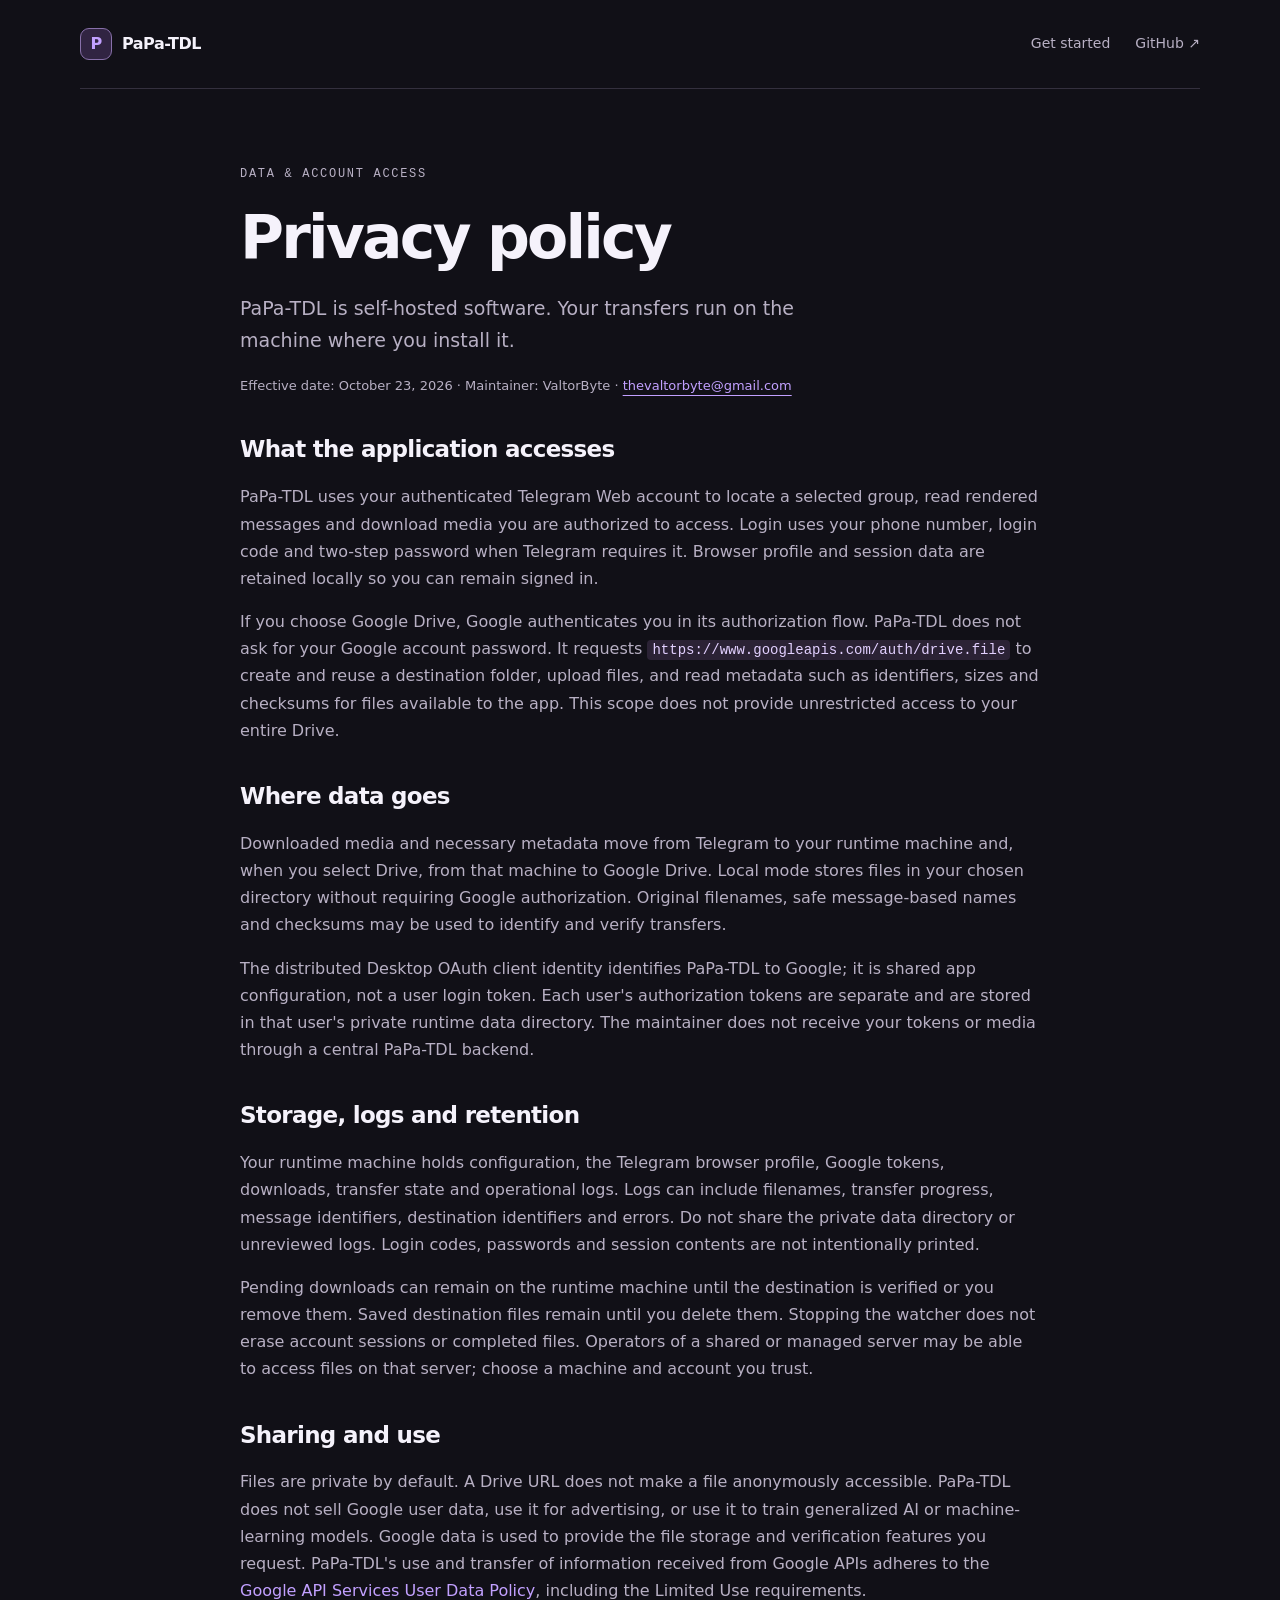
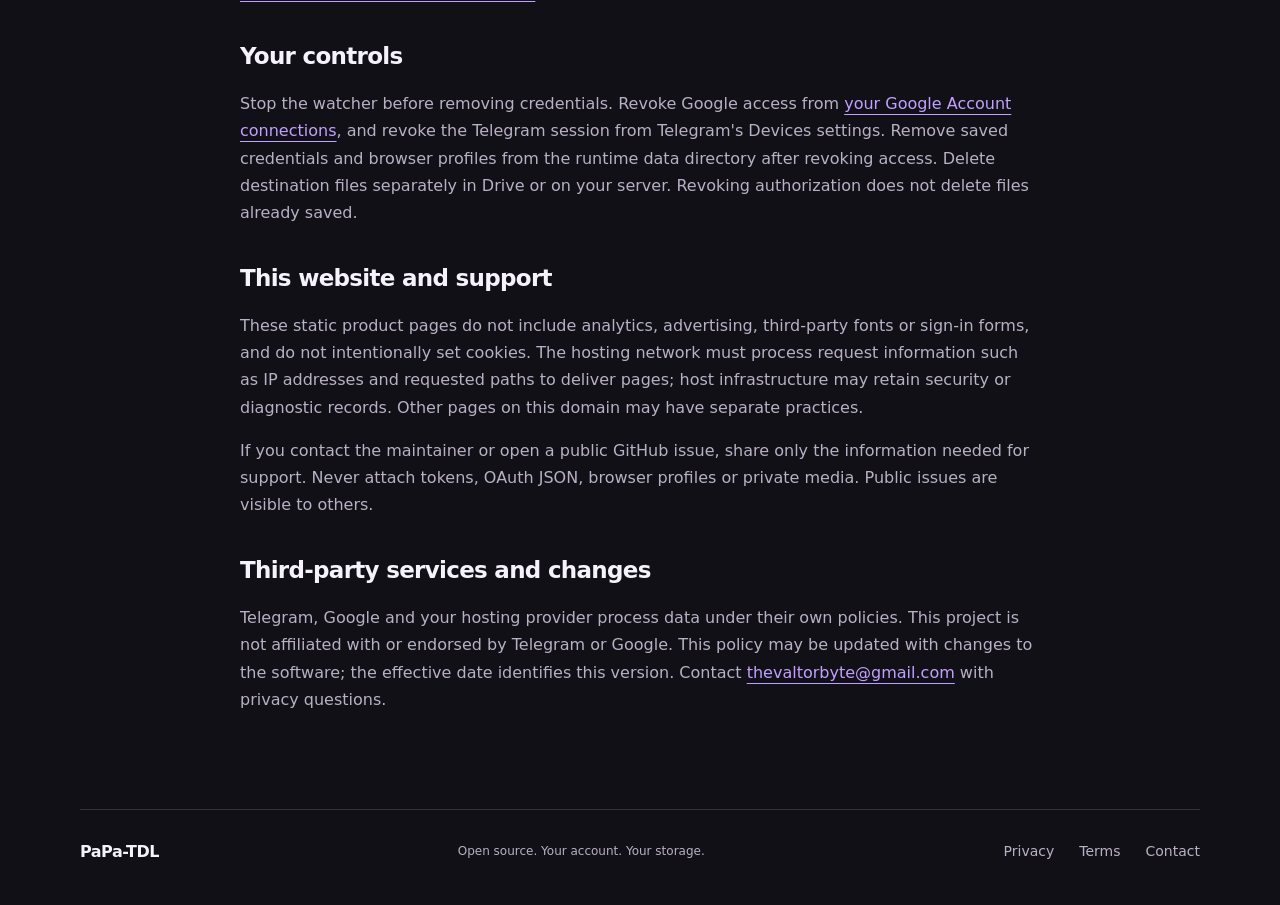
==== site/privacy/index.html @ b82d8d19 "feat: add static product pages, deployment scripts, and domain verification for PaPa-TDL" ====
<!doctype html>
<html lang="en"><head><meta charset="utf-8"><meta name="viewport" content="width=device-width, initial-scale=1"><meta name="description" content="How PaPa-TDL handles Telegram media, Google Drive authorization, local sessions and user data."><meta name="theme-color" content="#111017"><title>Privacy policy | PaPa-TDL</title><link rel="stylesheet" href="../style.css"></head>
<body><a class="skip" href="#main">Skip to content</a><div class="shell"><header><a class="brand" href="../"><span class="mark" aria-hidden="true">P</span> PaPa-TDL</a><nav aria-label="Main navigation"><a href="../#setup">Get started</a><a href="https://github.com/ValtorByte/PaPa-TDL">GitHub <span aria-hidden="true">↗</span></a></nav></header><main id="main"><article class="document"><p class="eyebrow">DATA &amp; ACCOUNT ACCESS</p><h1>Privacy policy</h1><p class="lede">PaPa-TDL is self-hosted software. Your transfers run on the machine where you install it.</p><p class="fine">Effective date: October 23, 2026 · Maintainer: ValtorByte · <a href="mailto:thevaltorbyte@gmail.com">thevaltorbyte@gmail.com</a></p>
<h2>What the application accesses</h2><p>PaPa-TDL uses your authenticated Telegram Web account to locate a selected group, read rendered messages and download media you are authorized to access. Login uses your phone number, login code and two-step password when Telegram requires it. Browser profile and session data are retained locally so you can remain signed in.</p><p>If you choose Google Drive, Google authenticates you in its authorization flow. PaPa-TDL does not ask for your Google account password. It requests <code>https://www.googleapis.com/auth/drive.file</code> to create and reuse a destination folder, upload files, and read metadata such as identifiers, sizes and checksums for files available to the app. This scope does not provide unrestricted access to your entire Drive.</p>
<h2>Where data goes</h2><p>Downloaded media and necessary metadata move from Telegram to your runtime machine and, when you select Drive, from that machine to Google Drive. Local mode stores files in your chosen directory without requiring Google authorization. Original filenames, safe message-based names and checksums may be used to identify and verify transfers.</p><p>The distributed Desktop OAuth client identity identifies PaPa-TDL to Google; it is shared app configuration, not a user login token. Each user's authorization tokens are separate and are stored in that user's private runtime data directory. The maintainer does not receive your tokens or media through a central PaPa-TDL backend.</p>
<h2>Storage, logs and retention</h2><p>Your runtime machine holds configuration, the Telegram browser profile, Google tokens, downloads, transfer state and operational logs. Logs can include filenames, transfer progress, message identifiers, destination identifiers and errors. Do not share the private data directory or unreviewed logs. Login codes, passwords and session contents are not intentionally printed.</p><p>Pending downloads can remain on the runtime machine until the destination is verified or you remove them. Saved destination files remain until you delete them. Stopping the watcher does not erase account sessions or completed files. Operators of a shared or managed server may be able to access files on that server; choose a machine and account you trust.</p>
<h2>Sharing and use</h2><p>Files are private by default. A Drive URL does not make a file anonymously accessible. PaPa-TDL does not sell Google user data, use it for advertising, or use it to train generalized AI or machine-learning models. Google data is used to provide the file storage and verification features you request. PaPa-TDL's use and transfer of information received from Google APIs adheres to the <a href="https://developers.google.com/terms/api-services-user-data-policy">Google API Services User Data Policy</a>, including the Limited Use requirements.</p>
<h2>Your controls</h2><p>Stop the watcher before removing credentials. Revoke Google access from <a href="https://myaccount.google.com/connections">your Google Account connections</a>, and revoke the Telegram session from Telegram's Devices settings. Remove saved credentials and browser profiles from the runtime data directory after revoking access. Delete destination files separately in Drive or on your server. Revoking authorization does not delete files already saved.</p>
<h2>This website and support</h2><p>These static product pages do not include analytics, advertising, third-party fonts or sign-in forms, and do not intentionally set cookies. The hosting network must process request information such as IP addresses and requested paths to deliver pages; host infrastructure may retain security or diagnostic records. Other pages on this domain may have separate practices.</p><p>If you contact the maintainer or open a public GitHub issue, share only the information needed for support. Never attach tokens, OAuth JSON, browser profiles or private media. Public issues are visible to others.</p><h2>Third-party services and changes</h2><p>Telegram, Google and your hosting provider process data under their own policies. This project is not affiliated with or endorsed by Telegram or Google. This policy may be updated with changes to the software; the effective date identifies this version. Contact <a href="mailto:thevaltorbyte@gmail.com">thevaltorbyte@gmail.com</a> with privacy questions.</p></article></main><footer><a class="brand" href="../">PaPa-TDL</a><span>Open source. Your account. Your storage.</span><nav aria-label="Legal"><a href="../privacy/">Privacy</a><a href="../terms/">Terms</a><a href="mailto:thevaltorbyte@gmail.com">Contact</a></nav></footer></div></body></html>
---- site/style.css ----
:root{color-scheme:dark;--bg:#111017;--surface:#191720;--line:#34303e;--text:#f5f2fb;--muted:#b8b0c4;--purple:#c2a0ff;--green:#a7dbb5}*{box-sizing:border-box}html{scroll-behavior:smooth;scroll-padding-top:24px}body{margin:0;background:var(--bg);color:var(--text);font:16px/1.7 system-ui,-apple-system,BlinkMacSystemFont,"Segoe UI",sans-serif}.shell{max-width:1200px;margin:auto;padding:0 40px}a{color:var(--purple);text-underline-offset:5px}a:hover{color:#e0ceff}a:focus-visible,summary:focus-visible{outline:3px solid var(--purple);outline-offset:5px}.skip{position:absolute;top:-100px;left:20px;background:var(--surface);padding:12px;z-index:2}.skip:focus{top:10px}header{display:flex;justify-content:space-between;align-items:center;gap:20px;padding:28px 0;border-bottom:1px solid var(--line)}.brand{display:inline-flex;align-items:center;gap:10px;font-weight:800;color:var(--text);text-decoration:none;letter-spacing:-.5px}.mark{display:grid;place-items:center;width:32px;height:32px;border:1px solid #8870aa;background:#312442;border-radius:9px;color:var(--purple)}nav{display:flex;gap:25px;flex-wrap:wrap}nav a{font-size:14px;color:var(--muted);text-decoration:none}.hero{display:grid;grid-template-columns:1.15fr 1fr;gap:60px;align-items:center;padding:90px 0 70px}.eyebrow,.number{font:12px/1.5 ui-monospace,SFMono-Regular,Consolas,monospace;letter-spacing:1.7px;color:var(--purple)}h1{font-size:clamp(42px,5.2vw,70px);line-height:1.08;letter-spacing:-2.8px;margin:22px 0}h2{font-size:28px;line-height:1.25;letter-spacing:-.7px}.lede{font-size:19px;line-height:1.7;color:var(--muted);max-width:600px}.actions{display:flex;gap:12px;flex-wrap:wrap;margin:28px 0}.button{display:inline-flex;justify-content:center;gap:20px;align-items:center;padding:12px 21px;background:var(--purple);color:#211330;border:1px solid var(--purple);border-radius:8px;text-decoration:none;font-weight:650;transition:background .15s,color .15s}.button:hover{background:#d4baff;color:#211330}.button.secondary{background:transparent;color:var(--text);border-color:var(--line)}.button.secondary:hover{background:var(--surface)}.fine{font-size:13px;color:var(--muted)}.terminal{background:#16131c;border:1px solid #51405f;border-radius:12px;box-shadow:10px 12px 0 #21192b;min-width:0}.terminal-bar{display:flex;justify-content:space-between;align-items:center;gap:10px;border-bottom:1px solid var(--line);padding:13px 18px;font:11px ui-monospace,monospace;color:var(--muted)}.dots{color:#9a76bb;letter-spacing:4px}.terminal pre{font:14px/1.8 ui-monospace,SFMono-Regular,Consolas,monospace;padding:10px 24px;white-space:pre-wrap}.terminal-note{font-size:12px;color:var(--muted);padding:0 24px 12px}.muted{color:var(--muted)}.purple{color:var(--purple)}.green{color:var(--green)}.features{display:grid;grid-template-columns:repeat(3,1fr);border-top:1px solid var(--line);border-bottom:1px solid var(--line)}.features article{padding:32px 24px 32px 0}.features article+article{border-left:1px solid var(--line);padding-left:26px}.features h2{font-size:21px}.features p,.setup p,.info p,.limits p{color:var(--muted)}.setup{display:grid;grid-template-columns:1fr 1fr;gap:50px;padding:70px 0}.code-panel{background:var(--surface);border:1px solid var(--line);padding:24px;border-radius:10px;min-width:0}.code-panel pre{font:13px/1.9 ui-monospace,monospace;white-space:pre-wrap;overflow-wrap:anywhere;margin:22px 0}.code-panel a,.info>a{font-size:14px}.info{padding:35px 38px;background:#20182b;border-left:3px solid var(--purple);border-radius:0 10px 10px 0}.info h2{margin-top:14px}.limits{max-width:850px;padding:45px 0 65px}.limits h2{font-size:23px}footer{display:flex;align-items:center;justify-content:space-between;gap:22px;flex-wrap:wrap;padding:28px 0 40px;border-top:1px solid var(--line)}footer>span{color:var(--muted);font-size:12px}code{font:14px ui-monospace,monospace;color:#e2d0ff;background:#2b2235;padding:2px 5px;border-radius:4px;overflow-wrap:anywhere}.document{max-width:800px;padding:64px 0 80px;margin:auto}.document h1{font-size:clamp(38px,5vw,60px)}.document h2{font-size:23px;margin-top:38px}.document p{color:var(--muted)}@media(max-width:850px){.hero{grid-template-columns:1fr;padding-top:55px;gap:30px}.terminal{max-width:570px;margin-bottom:15px}.setup{grid-template-columns:1fr;gap:20px}.features{grid-template-columns:1fr}.features article{padding:25px 0}.features article+article{border-left:0;border-top:1px solid var(--line);padding-left:0}}@media(max-width:480px){.shell{padding:0 20px}header{padding:20px 0}nav{gap:14px}.hero{padding-top:38px}h1{letter-spacing:-1.8px}.lede{font-size:17px}.terminal pre{padding:8px 16px;font-size:12px}.terminal-note{padding-left:16px}.info{padding:24px 20px}.document{padding-top:40px}footer{align-items:flex-start;flex-direction:column}}@media(prefers-reduced-motion:reduce){html{scroll-behavior:auto}*{transition:none!important}}
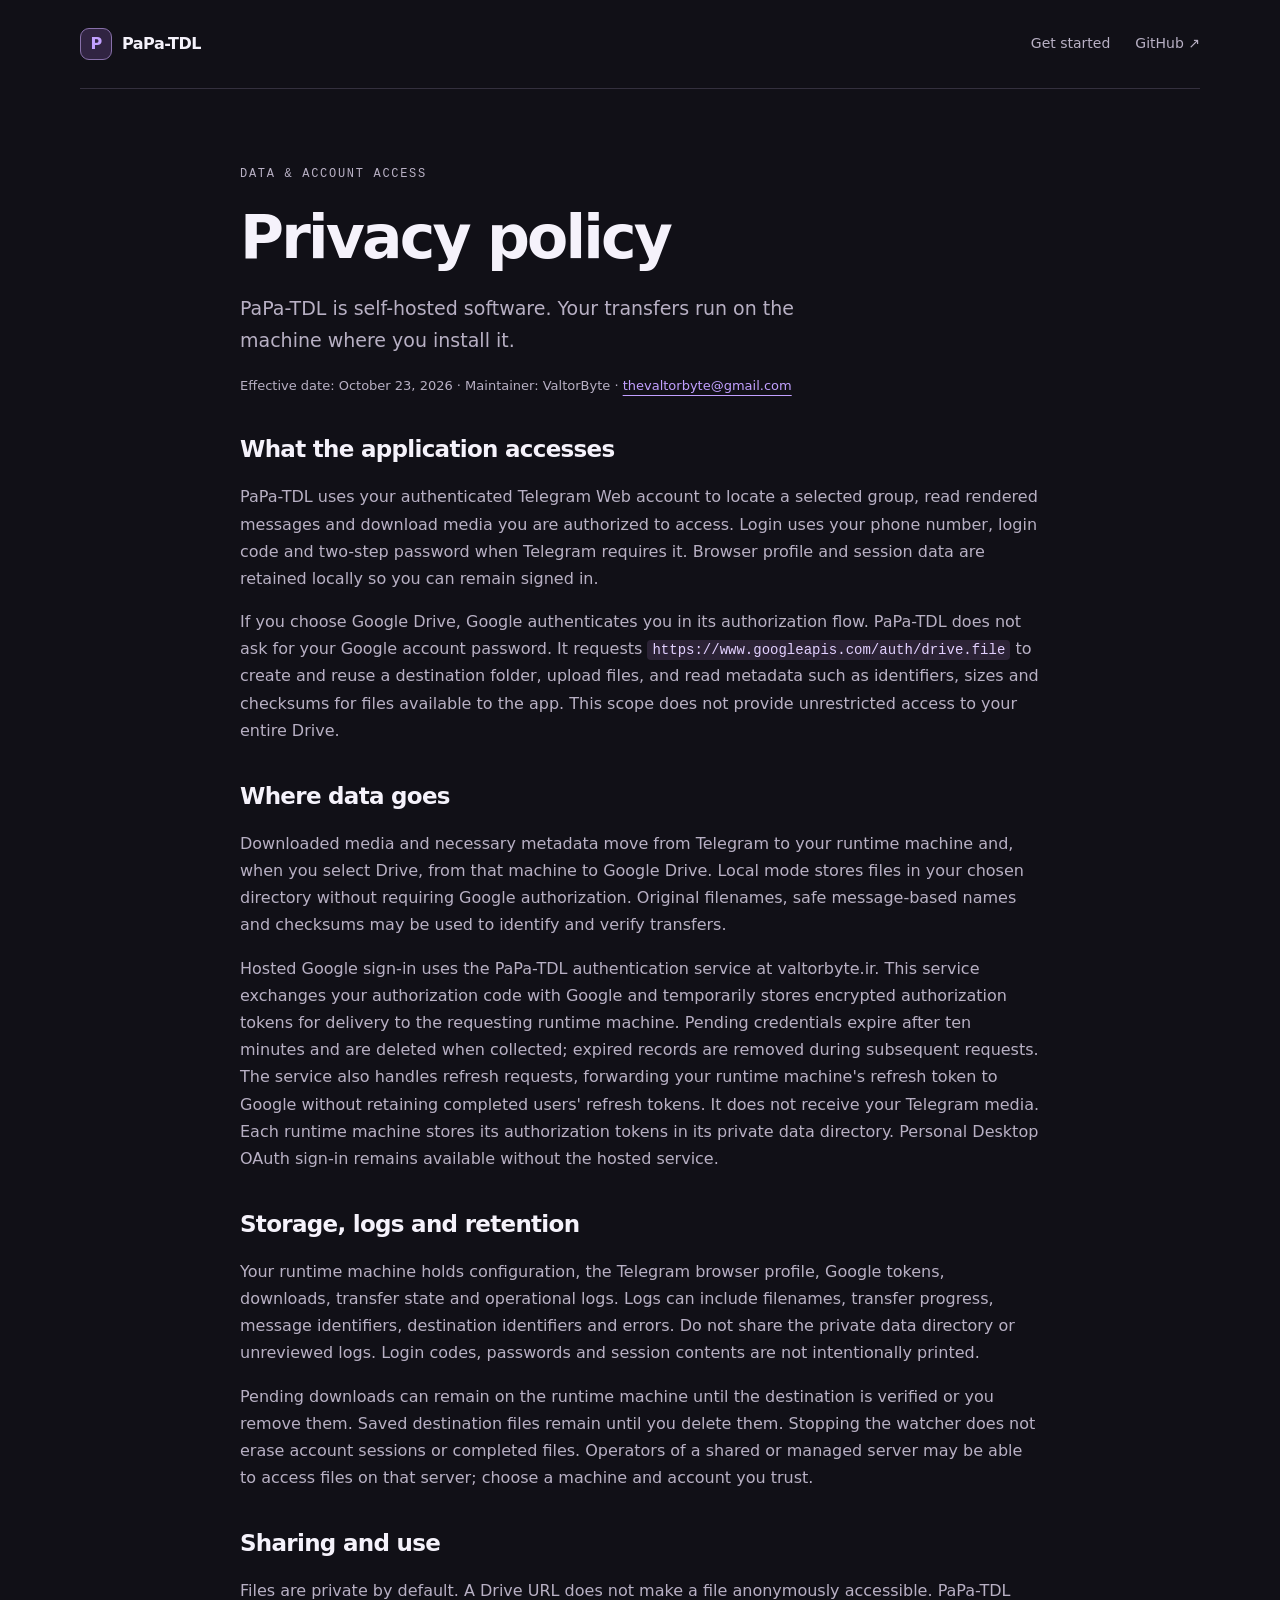
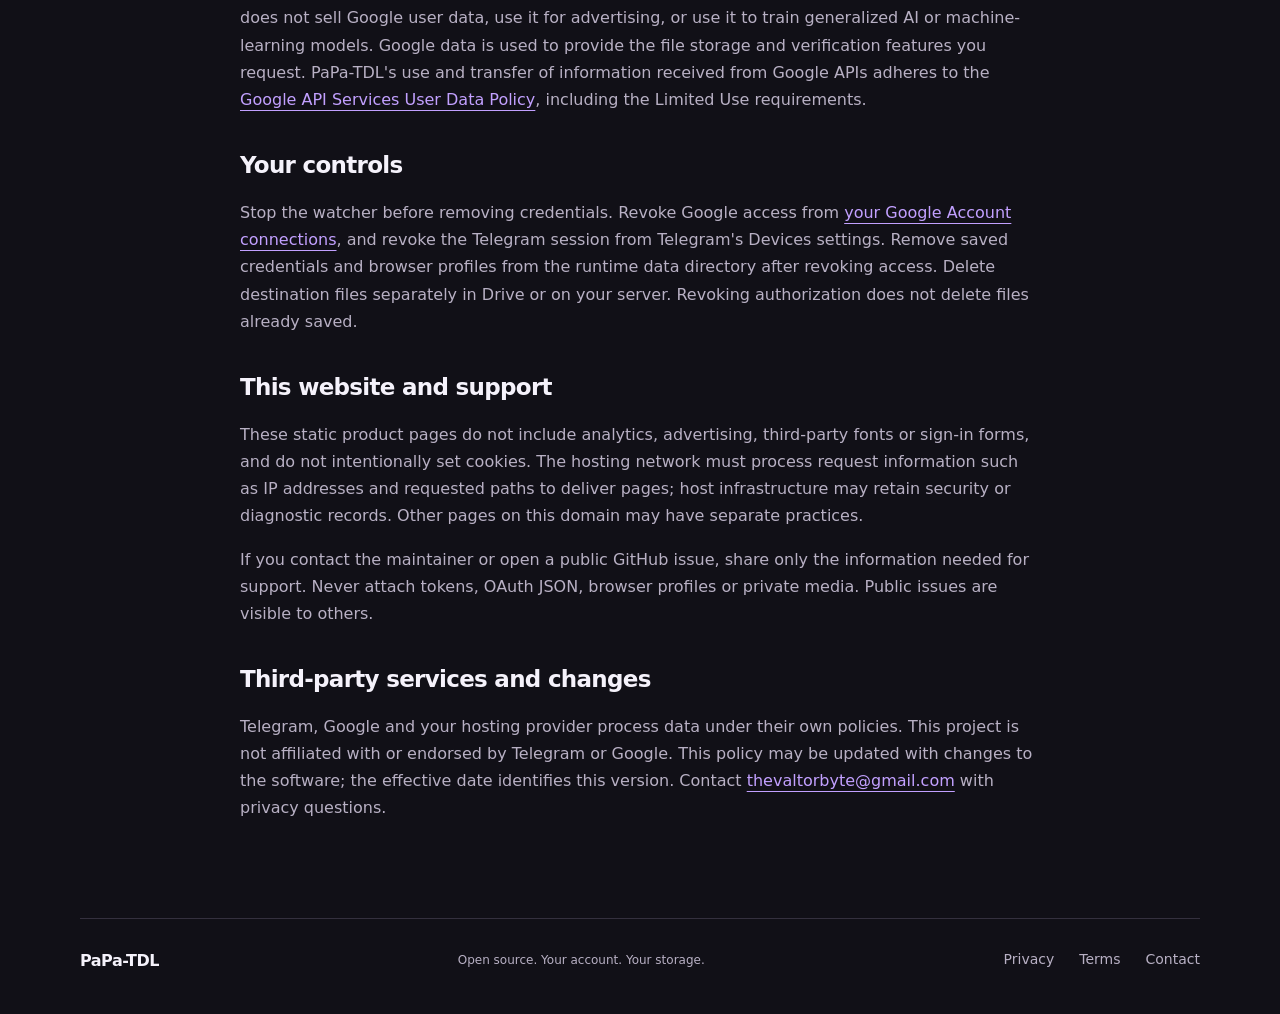
==== commit cfaaa40c: "feat: add hosted browser-based Google sign-in flow and authentication broker service" ====
--- a/site/privacy/index.html
+++ b/site/privacy/index.html
@@ -2,8 +2,8 @@
 <html lang="en"><head><meta charset="utf-8"><meta name="viewport" content="width=device-width, initial-scale=1"><meta name="description" content="How PaPa-TDL handles Telegram media, Google Drive authorization, local sessions and user data."><meta name="theme-color" content="#111017"><title>Privacy policy | PaPa-TDL</title><link rel="stylesheet" href="../style.css"></head>
 <body><a class="skip" href="#main">Skip to content</a><div class="shell"><header><a class="brand" href="../"><span class="mark" aria-hidden="true">P</span> PaPa-TDL</a><nav aria-label="Main navigation"><a href="../#setup">Get started</a><a href="https://github.com/ValtorByte/PaPa-TDL">GitHub <span aria-hidden="true">↗</span></a></nav></header><main id="main"><article class="document"><p class="eyebrow">DATA &amp; ACCOUNT ACCESS</p><h1>Privacy policy</h1><p class="lede">PaPa-TDL is self-hosted software. Your transfers run on the machine where you install it.</p><p class="fine">Effective date: October 23, 2026 · Maintainer: ValtorByte · <a href="mailto:thevaltorbyte@gmail.com">thevaltorbyte@gmail.com</a></p>
 <h2>What the application accesses</h2><p>PaPa-TDL uses your authenticated Telegram Web account to locate a selected group, read rendered messages and download media you are authorized to access. Login uses your phone number, login code and two-step password when Telegram requires it. Browser profile and session data are retained locally so you can remain signed in.</p><p>If you choose Google Drive, Google authenticates you in its authorization flow. PaPa-TDL does not ask for your Google account password. It requests <code>https://www.googleapis.com/auth/drive.file</code> to create and reuse a destination folder, upload files, and read metadata such as identifiers, sizes and checksums for files available to the app. This scope does not provide unrestricted access to your entire Drive.</p>
-<h2>Where data goes</h2><p>Downloaded media and necessary metadata move from Telegram to your runtime machine and, when you select Drive, from that machine to Google Drive. Local mode stores files in your chosen directory without requiring Google authorization. Original filenames, safe message-based names and checksums may be used to identify and verify transfers.</p><p>The distributed Desktop OAuth client identity identifies PaPa-TDL to Google; it is shared app configuration, not a user login token. Each user's authorization tokens are separate and are stored in that user's private runtime data directory. The maintainer does not receive your tokens or media through a central PaPa-TDL backend.</p>
+<h2>Where data goes</h2><p>Downloaded media and necessary metadata move from Telegram to your runtime machine and, when you select Drive, from that machine to Google Drive. Local mode stores files in your chosen directory without requiring Google authorization. Original filenames, safe message-based names and checksums may be used to identify and verify transfers.</p><p>Hosted Google sign-in uses the PaPa-TDL authentication service at valtorbyte.ir. This service exchanges your authorization code with Google and temporarily stores encrypted authorization tokens for delivery to the requesting runtime machine. Pending credentials expire after ten minutes and are deleted when collected; expired records are removed during subsequent requests. The service also handles refresh requests, forwarding your runtime machine's refresh token to Google without retaining completed users' refresh tokens. It does not receive your Telegram media. Each runtime machine stores its authorization tokens in its private data directory. Personal Desktop OAuth sign-in remains available without the hosted service.</p>
 <h2>Storage, logs and retention</h2><p>Your runtime machine holds configuration, the Telegram browser profile, Google tokens, downloads, transfer state and operational logs. Logs can include filenames, transfer progress, message identifiers, destination identifiers and errors. Do not share the private data directory or unreviewed logs. Login codes, passwords and session contents are not intentionally printed.</p><p>Pending downloads can remain on the runtime machine until the destination is verified or you remove them. Saved destination files remain until you delete them. Stopping the watcher does not erase account sessions or completed files. Operators of a shared or managed server may be able to access files on that server; choose a machine and account you trust.</p>
 <h2>Sharing and use</h2><p>Files are private by default. A Drive URL does not make a file anonymously accessible. PaPa-TDL does not sell Google user data, use it for advertising, or use it to train generalized AI or machine-learning models. Google data is used to provide the file storage and verification features you request. PaPa-TDL's use and transfer of information received from Google APIs adheres to the <a href="https://developers.google.com/terms/api-services-user-data-policy">Google API Services User Data Policy</a>, including the Limited Use requirements.</p>
 <h2>Your controls</h2><p>Stop the watcher before removing credentials. Revoke Google access from <a href="https://myaccount.google.com/connections">your Google Account connections</a>, and revoke the Telegram session from Telegram's Devices settings. Remove saved credentials and browser profiles from the runtime data directory after revoking access. Delete destination files separately in Drive or on your server. Revoking authorization does not delete files already saved.</p>
-<h2>This website and support</h2><p>These static product pages do not include analytics, advertising, third-party fonts or sign-in forms, and do not intentionally set cookies. The hosting network must process request information such as IP addresses and requested paths to deliver pages; host infrastructure may retain security or diagnostic records. Other pages on this domain may have separate practices.</p><p>If you contact the maintainer or open a public GitHub issue, share only the information needed for support. Never attach tokens, OAuth JSON, browser profiles or private media. Public issues are visible to others.</p><h2>Third-party services and changes</h2><p>Telegram, Google and your hosting provider process data under their own policies. This project is not affiliated with or endorsed by Telegram or Google. This policy may be updated with changes to the software; the effective date identifies this version. Contact <a href="mailto:thevaltorbyte@gmail.com">thevaltorbyte@gmail.com</a> with privacy questions.</p></article></main><footer><a class="brand" href="../">PaPa-TDL</a><span>Open source. Your account. Your storage.</span><nav aria-label="Legal"><a href="../privacy/">Privacy</a><a href="../terms/">Terms</a><a href="mailto:thevaltorbyte@gmail.com">Contact</a></nav></footer></div></body></html>+<h2>This website and support</h2><p>These static product pages do not include analytics, advertising, third-party fonts or sign-in forms, and do not intentionally set cookies. The hosting network must process request information such as IP addresses and requested paths to deliver pages; host infrastructure may retain security or diagnostic records. Other pages on this domain may have separate practices.</p><p>If you contact the maintainer or open a public GitHub issue, share only the information needed for support. Never attach tokens, OAuth JSON, browser profiles or private media. Public issues are visible to others.</p><h2>Third-party services and changes</h2><p>Telegram, Google and your hosting provider process data under their own policies. This project is not affiliated with or endorsed by Telegram or Google. This policy may be updated with changes to the software; the effective date identifies this version. Contact <a href="mailto:thevaltorbyte@gmail.com">thevaltorbyte@gmail.com</a> with privacy questions.</p></article></main><footer><a class="brand" href="../">PaPa-TDL</a><span>Open source. Your account. Your storage.</span><nav aria-label="Legal"><a href="../privacy/">Privacy</a><a href="../terms/">Terms</a><a href="mailto:thevaltorbyte@gmail.com">Contact</a></nav></footer></div></body></html>
